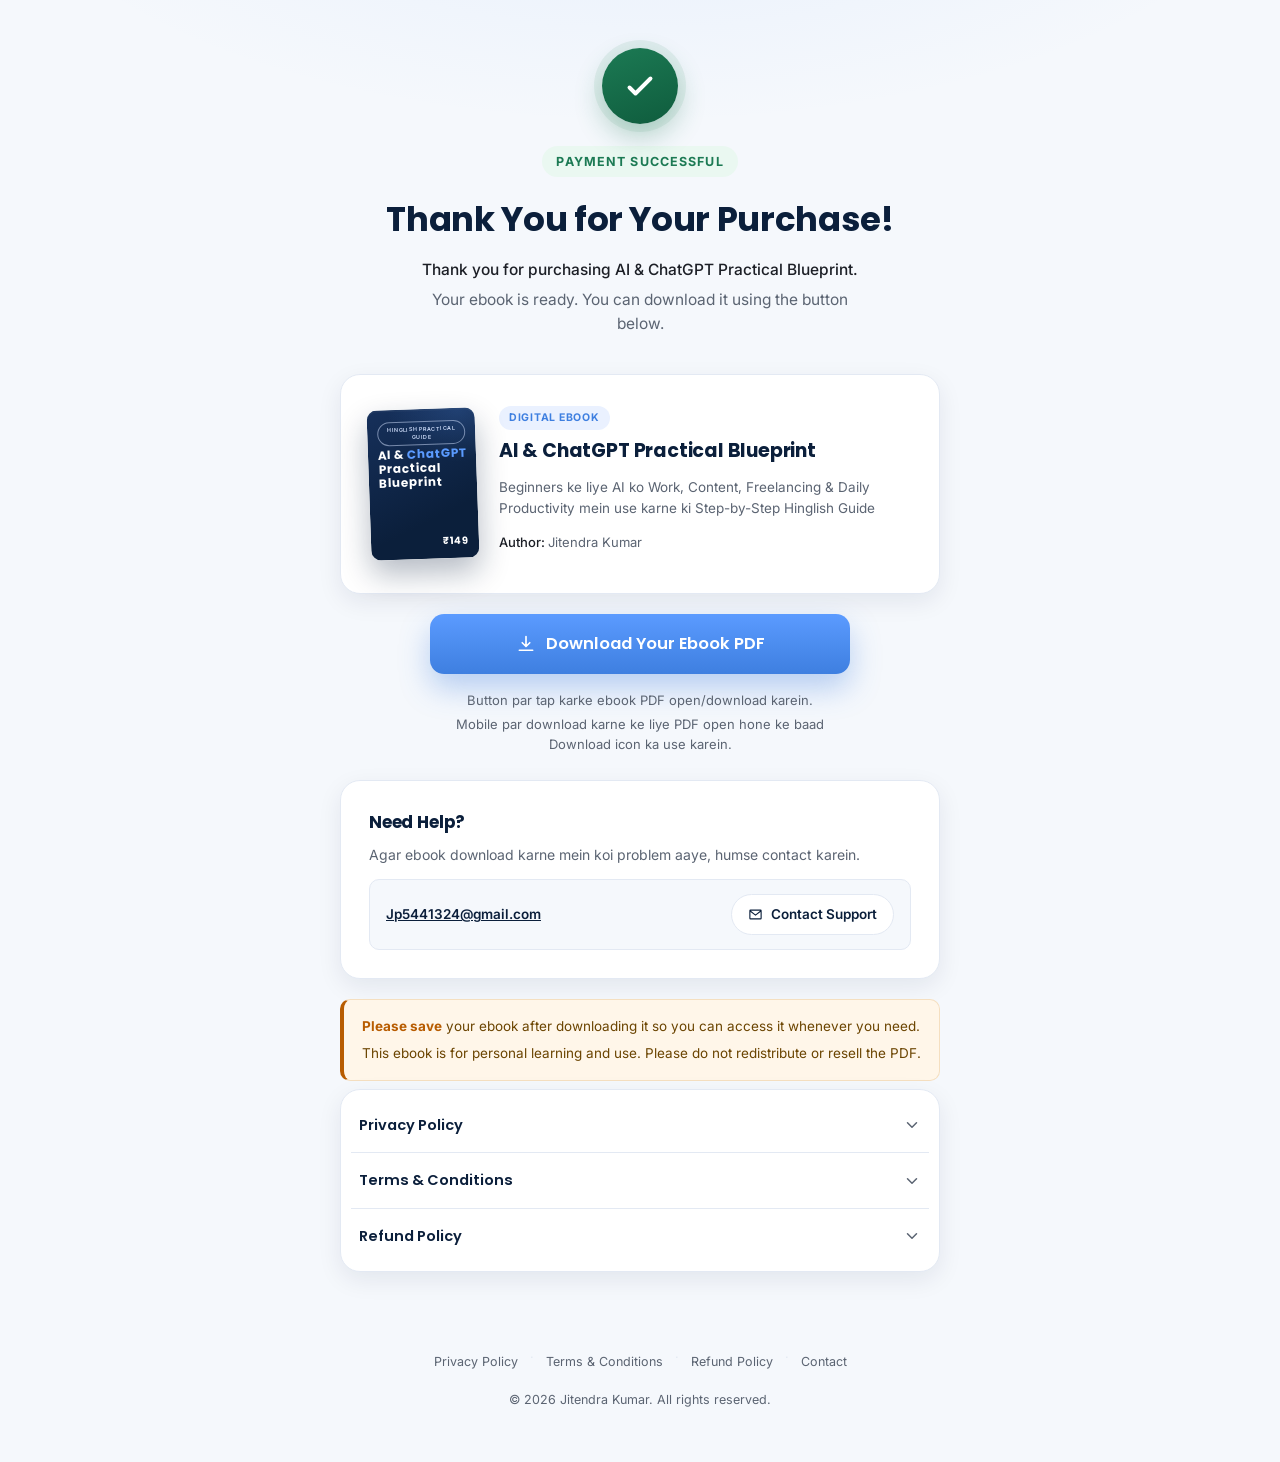
==== thank-you.html @ 5a59a45d "Add files via upload" ====
<!DOCTYPE html>
<html lang="en">
<head>
<meta charset="UTF-8">
<meta name="viewport" content="width=device-width, initial-scale=1.0">
<title>Thank You — AI & ChatGPT Practical Blueprint</title>
<meta name="description" content="Your purchase of AI & ChatGPT Practical Blueprint is confirmed. Download your ebook below.">
<link rel="preconnect" href="https://fonts.googleapis.com">
<link rel="preconnect" href="https://fonts.gstatic.com" crossorigin>
<link href="https://fonts.googleapis.com/css2?family=Inter:wght@400;500;600;700&family=Poppins:wght@600;700;800&display=swap" rel="stylesheet">
<style>
  :root{
    --navy-950:#0B1F3B;
    --navy-900:#10264A;
    --navy-800:#16305B;
    --blue-500:#5B9BFF;
    --blue-600:#3E7FE0;
    --blue-050:#EAF1FF;
    --green-600:#1C7A54;
    --green-050:#EAF8F1;
    --amber-600:#B85C00;
    --amber-050:#FFF6E9;
    --purple-600:#5B21B6;
    --purple-050:#F3EEFF;
    --ink-900:#1C1F26;
    --ink-600:#5B6472;
    --paper:#FFFFFF;
    --mist-50:#F5F8FC;
    --border:#E3E9F3;
    --shadow-sm: 0 1px 2px rgba(11,31,59,0.06);
    --shadow-md: 0 8px 24px rgba(11,31,59,0.08);
    --shadow-lg: 0 20px 48px rgba(11,31,59,0.14);
    --radius-lg: 20px;
    --radius-md: 14px;
    --radius-sm: 10px;
  }

  *{box-sizing:border-box;}
  html{scroll-behavior:smooth;}
  body{
    margin:0;
    font-family:'Inter', -apple-system, BlinkMacSystemFont, 'Segoe UI', sans-serif;
    color:var(--ink-900);
    background:
      radial-gradient(1100px 500px at 50% -12%, rgba(91,155,255,0.10), transparent 60%),
      var(--mist-50);
    line-height:1.55;
    -webkit-font-smoothing:antialiased;
  }
  h1,h2,h3,.display{
    font-family:'Poppins', 'Inter', sans-serif;
    color:var(--navy-950);
    margin:0;
    letter-spacing:-0.01em;
  }
  a{color:var(--blue-600);}
  a:focus-visible, button:focus-visible{
    outline:3px solid var(--blue-500);
    outline-offset:2px;
  }
  img{max-width:100%; display:block;}

  .wrap{
    max-width:640px;
    margin:0 auto;
    padding:40px 20px 24px;
  }

  /* ---------- Hero / success ---------- */
  .hero{
    text-align:center;
    padding:8px 8px 32px;
    animation: rise .6s ease both;
  }
  .check-badge{
    width:76px; height:76px;
    margin:0 auto 22px;
    border-radius:50%;
    background: linear-gradient(160deg, var(--green-600), #0F5C3D);
    display:flex; align-items:center; justify-content:center;
    box-shadow: 0 12px 28px rgba(28,122,84,0.32), 0 0 0 8px rgba(28,122,84,0.08);
    animation: pop .55s cubic-bezier(.2,1.4,.4,1) .1s both;
  }
  .check-badge svg{ width:36px; height:36px; }
  .eyebrow{
    display:inline-block;
    font-size:12.5px;
    font-weight:700;
    letter-spacing:.09em;
    text-transform:uppercase;
    color:var(--green-600);
    background:var(--green-050);
    padding:6px 14px;
    border-radius:999px;
    margin-bottom:16px;
  }
  .hero h1{
    font-size:clamp(26px, 5vw, 34px);
    font-weight:700;
    margin-bottom:12px;
  }
  .hero p{
    color:var(--ink-600);
    font-size:15.5px;
    max-width:440px;
    margin:0 auto 6px;
  }
  .hero p.strong{ color:var(--ink-900); font-weight:500; }

  /* ---------- Ebook delivery card ---------- */
  .card{
    background:var(--paper);
    border:1px solid var(--border);
    border-radius:var(--radius-lg);
    box-shadow:var(--shadow-md);
    padding:28px;
    margin-bottom:20px;
    animation: rise .6s ease .05s both;
  }

  .ebook-card{
    display:flex;
    gap:22px;
    align-items:center;
  }
  .cover-mock{
    flex:0 0 108px;
    width:108px; height:150px;
    border-radius:10px;
    background:
      radial-gradient(120px 90px at 85% 0%, rgba(91,155,255,0.20), transparent 60%),
      linear-gradient(155deg, var(--navy-800), var(--navy-950) 70%);
    box-shadow: 0 14px 30px rgba(11,31,59,0.30), 0 2px 0 rgba(255,255,255,0.04) inset;
    position:relative;
    overflow:hidden;
    transform:rotate(-2deg);
    flex-shrink:0;
  }
  .cover-mock .pill{
    position:absolute; top:12px; left:10px; right:10px;
    font-size:5.4px; letter-spacing:.08em; text-transform:uppercase;
    color:#C9D8F5; border:1px solid rgba(201,216,245,0.55);
    border-radius:999px; padding:2.5px 6px; text-align:center;
    font-family:'Inter',sans-serif; font-weight:600;
  }
  .cover-mock .title{
    position:absolute; top:38px; left:10px; right:8px;
    font-family:'Poppins',sans-serif; font-weight:700;
    font-size:12px; line-height:1.18; color:#fff;
  }
  .cover-mock .title em{ color:var(--blue-500); font-style:normal; }
  .cover-mock .price{
    position:absolute; bottom:10px; right:10px;
    font-family:'Poppins',sans-serif; font-weight:700;
    font-size:10px; color:#fff;
  }

  .ebook-info{ min-width:0; }
  .badge-digital{
    display:inline-block;
    font-size:10.5px; font-weight:700; letter-spacing:.07em;
    color:var(--blue-600); background:var(--blue-050);
    padding:4px 10px; border-radius:999px; margin-bottom:9px;
  }
  .ebook-info h2{
    font-size:19px; line-height:1.28; margin-bottom:7px;
  }
  .ebook-info .sub{
    font-size:13.5px; color:var(--ink-600); margin-bottom:9px;
  }
  .ebook-info .author{
    font-size:13px; color:var(--ink-900); font-weight:500;
  }
  .ebook-info .author span{ color:var(--ink-600); font-weight:400; }

  /* ---------- Download CTA ---------- */
  .cta-block{ text-align:center; margin: 6px 0 26px; animation: rise .6s ease .1s both; }
  .btn-download{
    display:inline-flex; align-items:center; justify-content:center; gap:10px;
    width:100%;
    max-width:420px;
    background: linear-gradient(180deg, var(--blue-500), var(--blue-600));
    color:#fff;
    font-family:'Poppins',sans-serif;
    font-weight:600;
    font-size:16.5px;
    padding:17px 22px;
    border:none;
    border-radius:var(--radius-md);
    text-decoration:none;
    box-shadow: 0 14px 30px rgba(62,127,224,0.35);
    transition: transform .18s ease, box-shadow .18s ease, filter .18s ease;
  }
  .btn-download:hover{ transform:translateY(-2px); box-shadow:0 18px 36px rgba(62,127,224,0.42); filter:brightness(1.03); }
  .btn-download:active{ transform:translateY(0); }
  .btn-download svg{ width:20px; height:20px; flex-shrink:0; }

  .cta-notes{
    margin-top:16px;
    font-size:13px;
    color:var(--ink-600);
    max-width:420px;
    margin-left:auto; margin-right:auto;
  }
  .cta-notes p{ margin:4px 0; }

  /* ---------- Support section ---------- */
  .support h3{ font-size:17px; margin-bottom:8px; }
  .support p{ font-size:14px; color:var(--ink-600); margin:0 0 14px; }
  .support-row{
    display:flex; align-items:center; justify-content:space-between;
    gap:12px; flex-wrap:wrap;
    background:var(--mist-50);
    border:1px solid var(--border);
    border-radius:var(--radius-sm);
    padding:14px 16px;
  }
  .support-row a.email{
    font-size:13.5px; font-weight:600; color:var(--navy-950);
    word-break:break-all;
  }
  .btn-secondary{
    display:inline-flex; align-items:center; gap:8px;
    background:var(--paper);
    color:var(--navy-950);
    border:1.5px solid var(--border);
    font-family:'Inter',sans-serif;
    font-weight:600;
    font-size:13.5px;
    padding:9px 16px;
    border-radius:999px;
    text-decoration:none;
    white-space:nowrap;
    transition: border-color .15s ease, background .15s ease;
  }
  .btn-secondary:hover{ border-color:var(--blue-500); background:var(--blue-050); }

  /* ---------- Important note ---------- */
  .note{
    background:var(--amber-050);
    border:1px solid #F5DFC0;
    border-left:4px solid var(--amber-600);
    border-radius:var(--radius-sm);
    padding:16px 18px;
    margin-bottom:8px;
    animation: rise .6s ease .12s both;
  }
  .note p{ font-size:13.5px; color:#6B4400; margin:0 0 6px; }
  .note p:last-child{ margin-bottom:0; }
  .note strong{ color:var(--amber-600); }

  /* ---------- Policies accordion ---------- */
  .policies{ padding:8px 10px; animation: rise .6s ease .14s both; }
  .policies details{
    border-bottom:1px solid var(--border);
  }
  .policies details:last-of-type{ border-bottom:none; }
  .policies summary{
    list-style:none;
    cursor:pointer;
    display:flex;
    align-items:center;
    justify-content:space-between;
    gap:12px;
    padding:16px 8px;
    font-family:'Poppins',sans-serif;
    font-weight:600;
    font-size:14.5px;
    color:var(--navy-950);
  }
  .policies summary::-webkit-details-marker{ display:none; }
  .policies summary .chev{
    width:18px; height:18px; flex-shrink:0;
    color:var(--ink-600);
    transition: transform .2s ease;
  }
  .policies details[open] summary .chev{ transform:rotate(180deg); }
  .policies details[open] summary{ color:var(--blue-600); }
  .policy-body{ padding:0 8px 20px; }
  .policy-body h4{
    font-family:'Poppins',sans-serif;
    font-size:12.5px;
    font-weight:600;
    color:var(--navy-950);
    margin:14px 0 4px;
  }
  .policy-body h4:first-child{ margin-top:0; }
  .policy-body p{
    font-size:13px;
    color:var(--ink-600);
    margin:0 0 4px;
  }
  .policy-body p.policy-meta{
    font-size:12px;
    color:var(--ink-600);
    font-style:italic;
    margin-bottom:14px;
  }
  .policy-body a{ color:var(--blue-600); }

  /* ---------- Footer ---------- */
  footer{
    text-align:center;
    padding:32px 20px 40px;
    color:var(--ink-600);
    font-size:12.5px;
  }
  .footer-links{
    display:flex; justify-content:center; flex-wrap:wrap;
    gap:6px 4px;
    margin-bottom:14px;
  }
  .footer-links a{
    color:var(--ink-600);
    text-decoration:none;
    padding:4px 8px;
    border-radius:6px;
  }
  .footer-links a:hover{ color:var(--navy-950); background:var(--mist-50); }
  .footer-links .dot{ color:var(--border); }

  @keyframes rise{
    from{ opacity:0; transform:translateY(10px); }
    to{ opacity:1; transform:translateY(0); }
  }
  @keyframes pop{
    0%{ transform:scale(.6); opacity:0; }
    100%{ transform:scale(1); opacity:1; }
  }
  @media (prefers-reduced-motion: reduce){
    *{ animation:none !important; transition:none !important; }
  }

  @media (max-width:480px){
    .ebook-card{ flex-direction:column; text-align:center; }
    .ebook-info .sub{ margin-bottom:10px; }
    .cover-mock{ margin:0 auto; }
    .support-row{ flex-direction:column; align-items:stretch; text-align:center; }
    .btn-secondary{ justify-content:center; }
  }
</style>
</head>
<body>

<div class="wrap">

  <!-- ============ HERO / SUCCESS ============ -->
  <section class="hero" aria-labelledby="hero-heading">
    <div class="check-badge" aria-hidden="true">
      <svg viewBox="0 0 24 24" fill="none"><path d="M5 13l4 4L19 7" stroke="#fff" stroke-width="2.6" stroke-linecap="round" stroke-linejoin="round"/></svg>
    </div>
    <span class="eyebrow">Payment Successful</span>
    <h1 id="hero-heading">Thank You for Your Purchase!</h1>
    <p class="strong">Thank you for purchasing AI &amp; ChatGPT Practical Blueprint.</p>
    <p>Your ebook is ready. You can download it using the button below.</p>
  </section>

  <!-- ============ EBOOK DELIVERY CARD ============ -->
  <section class="card ebook-card" aria-label="Your ebook">
    <div class="cover-mock" role="img" aria-label="AI & ChatGPT Practical Blueprint ebook cover">
      <span class="pill">Hinglish Practical Guide</span>
      <span class="title">AI &amp; <em>ChatGPT</em><br>Practical Blueprint</span>
      <span class="price">₹149</span>
    </div>
    <div class="ebook-info">
      <span class="badge-digital">DIGITAL EBOOK</span>
      <h2>AI &amp; ChatGPT Practical Blueprint</h2>
      <p class="sub">Beginners ke liye AI ko Work, Content, Freelancing &amp; Daily Productivity mein use karne ki Step-by-Step Hinglish Guide</p>
      <p class="author">Author: <span>Jitendra Kumar</span></p>
    </div>
  </section>

  <!-- ============ DOWNLOAD CTA ============ -->
  <section class="cta-block" aria-label="Download your ebook">
    <!-- REPLACE PDF_DOWNLOAD_LINK_HERE WITH YOUR ACTUAL EBOOK PDF LINK -->
    <a class="btn-download" href="https://pdfbros.com/s/r3ysg9e" download>
      <svg viewBox="0 0 24 24" fill="none" aria-hidden="true"><path d="M12 3v12m0 0l-4.5-4.5M12 15l4.5-4.5M4 19.5h16" stroke="#fff" stroke-width="2" stroke-linecap="round" stroke-linejoin="round"/></svg>
      Download Your Ebook PDF
    </a>
    <div class="cta-notes">
      <p>Button par tap karke ebook PDF open/download karein.</p>
      <p>Mobile par download karne ke liye PDF open hone ke baad Download icon ka use karein.</p>
    </div>
  </section>

  <!-- ============ SUPPORT ============ -->
  <section class="card support" aria-labelledby="support-heading">
    <h3 id="support-heading">Need Help?</h3>
    <p>Agar ebook download karne mein koi problem aaye, humse contact karein.</p>
    <div class="support-row">
      <a class="email" href="mailto:Jp5441324@gmail.com">Jp5441324@gmail.com</a>
      <a class="btn-secondary" href="mailto:Jp5441324@gmail.com">
        <svg width="15" height="15" viewBox="0 0 24 24" fill="none" aria-hidden="true"><path d="M3 6l9 7 9-7M4 5h16a1 1 0 011 1v12a1 1 0 01-1 1H4a1 1 0 01-1-1V6a1 1 0 011-1z" stroke="currentColor" stroke-width="1.8" stroke-linecap="round" stroke-linejoin="round"/></svg>
        Contact Support
      </a>
    </div>
  </section>

  <!-- ============ IMPORTANT NOTE ============ -->
  <section class="note" aria-label="Important information">
    <p><strong>Please save</strong> your ebook after downloading it so you can access it whenever you need.</p>
    <p>This ebook is for personal learning and use. Please do not redistribute or resell the PDF.</p>
  </section>

  <!-- ============ POLICIES (full text, copied from landing page) ============ -->
  <section class="card policies" aria-label="Policies">
    <details id="privacy">
      <summary>Privacy Policy<svg class="chev" viewBox="0 0 24 24" fill="none" aria-hidden="true"><path d="M6 9l6 6 6-6" stroke="currentColor" stroke-width="2" stroke-linecap="round" stroke-linejoin="round"/></svg></summary>
      <div class="policy-body">
        <p class="policy-meta">Product: AI &amp; ChatGPT Practical Blueprint · Creator: Jitendra Kumar</p>

        <h4>Hum Kya Information Collect Karte Hain</h4>
        <p>Jab aap ye ebook purchase karte hain, hum aapka naam, email address aur order/payment information collect kar sakte hain, jo payment provider ke through process hota hai.</p>

        <h4>Information Ka Use</h4>
        <p>Ye information sirf aapko ebook access dene, customer support provide karne, aur order-related communication ke liye use ki jaati hai.</p>

        <h4>Payment Provider</h4>
        <p>Payment aapke chosen payment provider ke through securely process hota hai. Hum aapki card/payment details store nahi karte.</p>

        <h4>Third-Party Services</h4>
        <p>Delivery aur payment ke liye third-party services (jaise payment gateway) use ki jaa sakti hain, jo apni own privacy policies follow karti hain.</p>

        <h4>Data Security</h4>
        <p>Hum reasonable measures use karte hain aapki information ko protect karne ke liye, lekin koi bhi online transmission 100% secure guarantee nahi kar sakta.</p>

        <h4>Data Retention</h4>
        <p>Order aur communication records support purposes ke liye zaroori samay tak retain kiye jaate hain.</p>

        <h4>Aapke Rights</h4>
        <p>Aap apni information ke baare mein query, correction ya deletion request kar sakte hain, neeche diye gaye email par contact kar ke.</p>

        <h4>Policy Updates</h4>
        <p>Ye Privacy Policy samay-samay par update ho sakti hai. Latest version hamesha is page par available rahegi.</p>

        <h4>Contact</h4>
        <p>Kisi bhi privacy-related query ke liye: <a href="mailto:Jp5441324@gmail.com">Jp5441324@gmail.com</a></p>
      </div>
    </details>

    <details id="terms">
      <summary>Terms &amp; Conditions<svg class="chev" viewBox="0 0 24 24" fill="none" aria-hidden="true"><path d="M6 9l6 6 6-6" stroke="currentColor" stroke-width="2" stroke-linecap="round" stroke-linejoin="round"/></svg></summary>
      <div class="policy-body">
        <h4>Digital Product</h4>
        <p>AI &amp; ChatGPT Practical Blueprint ek digital ebook hai, jo PDF format mein deliver kiya jaata hai.</p>

        <h4>Personal-Use License</h4>
        <p>Purchase karne par aapko personal ya professional use ke liye ek non-exclusive license milta hai. Redistribution, reselling ya public uploading allowed nahi hai.</p>

        <h4>Intellectual Property</h4>
        <p>Is ebook ka poora content — text, prompts, templates aur design — Jitendra Kumar ki intellectual property hai.</p>

        <h4>AI Output Limitations</h4>
        <p>Is ebook mein diye gaye prompts AI tools (jaise ChatGPT) ke saath use karne ke liye hain. AI outputs kabhi-kabhi incorrect ya incomplete ho sakte hain — inhe hamesha independently verify karein.</p>

        <h4>Educational Purpose</h4>
        <p>Ye ebook purely educational aur informational purposes ke liye hai. Ye kisi professional, legal, financial ya career consultancy ka substitute nahi hai.</p>

        <h4>No Guaranteed Results</h4>
        <p>Is ebook mein diye gaye strategies se koi guaranteed income, job ya business result promise nahi kiya jaata. Results individual effort, skill, market conditions aur consistency par depend karte hain.</p>

        <h4>Third-Party AI Tools</h4>
        <p>Ye ebook third-party AI tools (jaise ChatGPT) ka reference deta hai. Un tools ke apne alag terms &amp; conditions hote hain, jinhe follow karna reader ki responsibility hai. AI tools ke features aur pricing time ke saath change ho sakte hain.</p>

        <h4>Product Access</h4>
        <p>Purchase ke baad ebook access delivery method ke according provide kiya jaayega.</p>

        <h4>Terms Updates</h4>
        <p>Ye Terms samay-samay par update ho sakti hain. Latest version is page par available rahegi.</p>

        <h4>Contact</h4>
        <p>Kisi bhi query ke liye: <a href="mailto:Jp5441324@gmail.com">Jp5441324@gmail.com</a></p>
      </div>
    </details>

    <details id="refund">
      <summary>Refund Policy<svg class="chev" viewBox="0 0 24 24" fill="none" aria-hidden="true"><path d="M6 9l6 6 6-6" stroke="currentColor" stroke-width="2" stroke-linecap="round" stroke-linejoin="round"/></svg></summary>
      <div class="policy-body">
        <p class="policy-meta">Product: AI &amp; ChatGPT Practical Blueprint · Regular Price: ₹199 · Offer Price: ₹149</p>

        <h4>Digital Product</h4>
        <p>AI &amp; ChatGPT Practical Blueprint ek digital (downloadable PDF) product hai.</p>

        <h4>Access Issues</h4>
        <p>Agar payment successful hone ke baad bhi aapko ebook access nahi milta, please humein turant contact karein — hum pehle technical access problem resolve karne ki koshish karenge.</p>

        <h4>Refund Requests</h4>
        <p>Refund request karte samay apna order/payment information (jaise transaction ID ya payment receipt) zaroor include karein, taaki hum aapki request jaldi verify kar sakein.</p>

        <h4>Processing</h4>
        <p>Agar refund approve kiya jaata hai, to wo aapke payment platform ke standard processing rules ke according process hoga. Hum har situation mein refund guarantee nahi karte.</p>

        <h4>Contact</h4>
        <p>Refund-related queries ke liye: <a href="mailto:Jp5441324@gmail.com">Jp5441324@gmail.com</a></p>
      </div>
    </details>
  </section>

</div>

<!-- ============ FOOTER ============ -->
<footer>
  <div class="footer-links">
    <!-- These now open the full policy text embedded above on this same page (id="privacy", id="terms", id="refund"). -->
    <a href="#privacy">Privacy Policy</a><span class="dot">·</span>
    <a href="#terms">Terms &amp; Conditions</a><span class="dot">·</span>
    <a href="#refund">Refund Policy</a><span class="dot">·</span>
    <a href="mailto:Jp5441324@gmail.com">Contact</a>
  </div>
  <p>© 2026 Jitendra Kumar. All rights reserved.</p>
</footer>

<script>
  // If the page is opened with a #privacy / #terms / #refund hash (from the footer links),
  // open that policy's accordion automatically and scroll to it.
  function openHashPolicy(){
    var id = window.location.hash.replace('#','');
    var el = document.getElementById(id);
    if(el && el.tagName === 'DETAILS'){
      el.setAttribute('open','');
      el.scrollIntoView({behavior: 'smooth', block: 'start'});
    }
  }
  window.addEventListener('hashchange', openHashPolicy);
  window.addEventListener('DOMContentLoaded', openHashPolicy);
</script>

</body>
</html>
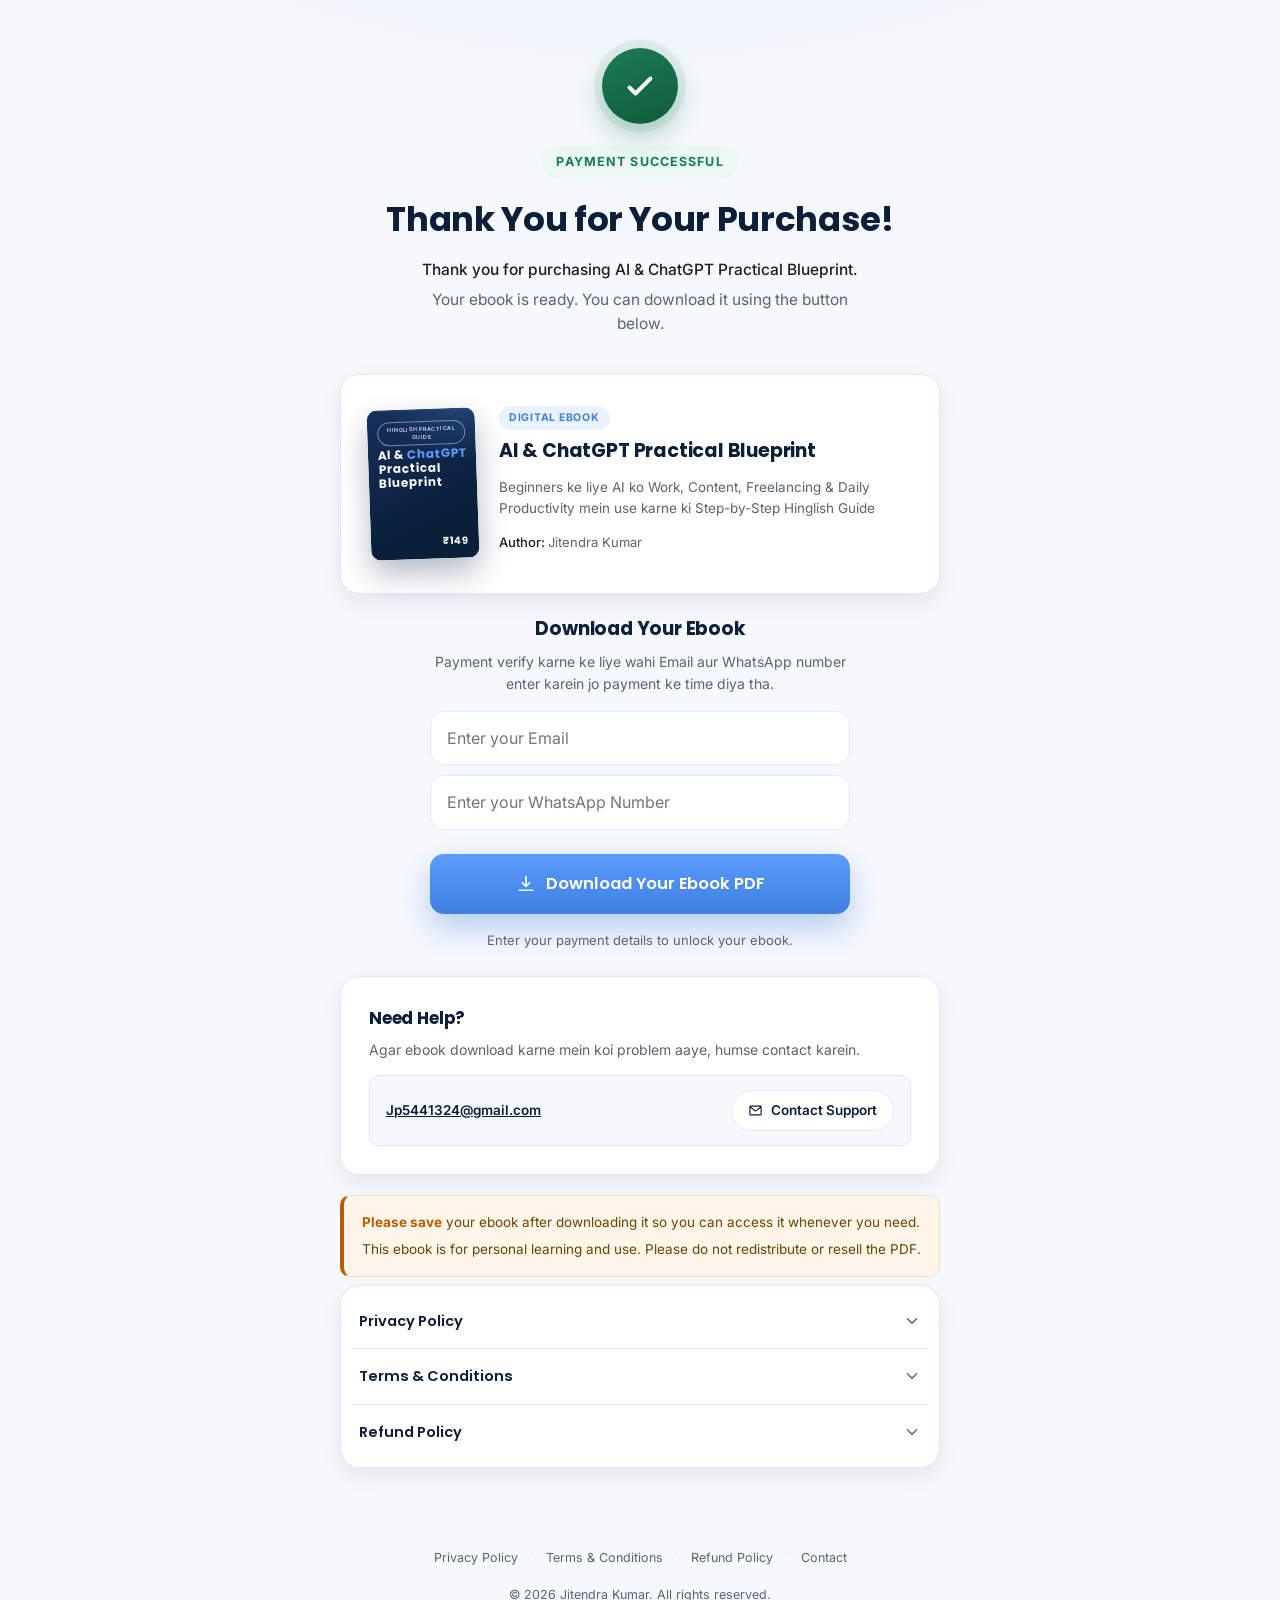
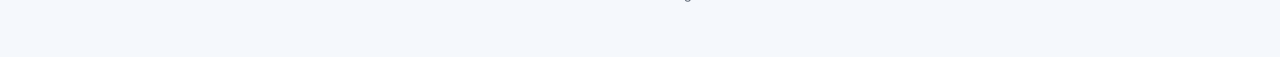
==== commit 83a7693e: "Update thank-you.html" ====
--- a/thank-you.html
+++ b/thank-you.html
@@ -371,17 +371,121 @@
   </section>
 
   <!-- ============ DOWNLOAD CTA ============ -->
-  <section class="cta-block" aria-label="Download your ebook">
-    <!-- REPLACE PDF_DOWNLOAD_LINK_HERE WITH YOUR ACTUAL EBOOK PDF LINK -->
-    <a class="btn-download" href="https://pdfbros.com/s/r3ysg9e" download>
-      <svg viewBox="0 0 24 24" fill="none" aria-hidden="true"><path d="M12 3v12m0 0l-4.5-4.5M12 15l4.5-4.5M4 19.5h16" stroke="#fff" stroke-width="2" stroke-linecap="round" stroke-linejoin="round"/></svg>
-      Download Your Ebook PDF
-    </a>
-    <div class="cta-notes">
-      <p>Button par tap karke ebook PDF open/download karein.</p>
-      <p>Mobile par download karne ke liye PDF open hone ke baad Download icon ka use karein.</p>
-    </div>
-  </section>
+ <!-- ============ SECURE DOWNLOAD CTA ============ -->
+<section class="cta-block" aria-label="Download your ebook">
+
+  <h3 style="margin-bottom:8px;">Download Your Ebook</h3>
+
+  <p style="color:var(--ink-600); font-size:14px; margin:0 auto 16px; max-width:420px;">
+    Payment verify karne ke liye wahi Email aur WhatsApp number enter karein
+    jo payment ke time diya tha.
+  </p>
+
+  <div style="max-width:420px; margin:0 auto 12px;">
+
+    <input
+      type="email"
+      id="download-email"
+      placeholder="Enter your Email"
+      autocomplete="email"
+      style="width:100%; padding:14px 16px; margin-bottom:10px; border:1px solid var(--border); border-radius:var(--radius-md); font:inherit; color:var(--ink-900); background:var(--paper); outline:none;"
+    >
+
+    <input
+      type="tel"
+      id="download-contact"
+      placeholder="Enter your WhatsApp Number"
+      autocomplete="tel"
+      style="width:100%; padding:14px 16px; margin-bottom:12px; border:1px solid var(--border); border-radius:var(--radius-md); font:inherit; color:var(--ink-900); background:var(--paper); outline:none;"
+    >
+
+  </div>
+
+  <a
+    class="btn-download"
+    href="#"
+    onclick="getEbook(event)"
+  >
+    <svg viewBox="0 0 24 24" fill="none" aria-hidden="true">
+      <path
+        d="M12 3v12m0 0l-4.5-4.5M12 15l4.5-4.5M4 19.5h16"
+        stroke="#fff"
+        stroke-width="2"
+        stroke-linecap="round"
+        stroke-linejoin="round"
+      />
+    </svg>
+    Download Your Ebook PDF
+  </a>
+
+  <div class="cta-notes">
+    <p id="download-message">
+      Enter your payment details to unlock your ebook.
+    </p>
+  </div>
+
+</section>
+
+<script>
+async function getEbook(event) {
+
+  event.preventDefault();
+
+  const email =
+    document.getElementById("download-email").value.trim();
+
+  const contact =
+    document.getElementById("download-contact").value.trim();
+
+  const message =
+    document.getElementById("download-message");
+
+  if (!email || !contact) {
+    message.textContent =
+      "Please enter your Email and WhatsApp number.";
+    return;
+  }
+
+  message.textContent =
+    "Verifying your payment...";
+
+  try {
+
+    const response = await fetch(
+      "https://eiwucaugkyvwtqtdbuf.supabase.co/functions/v1/smart-worker?email="
+      + encodeURIComponent(email)
+      + "&contact="
+      + encodeURIComponent(contact)
+    );
+
+    const result = await response.json();
+
+    if (result.success && result.download_url) {
+
+      message.textContent =
+        "Payment verified. Opening your ebook...";
+
+      window.location.href =
+        result.download_url;
+
+    } else {
+
+      message.textContent =
+        result.error ||
+        "Payment verification failed.";
+
+    }
+
+  } catch (error) {
+
+    console.error(error);
+
+    message.textContent =
+      "Something went wrong. Please try again.";
+
+  }
+}
+</script>
 
   <!-- ============ SUPPORT ============ -->
   <section class="card support" aria-labelledby="support-heading">
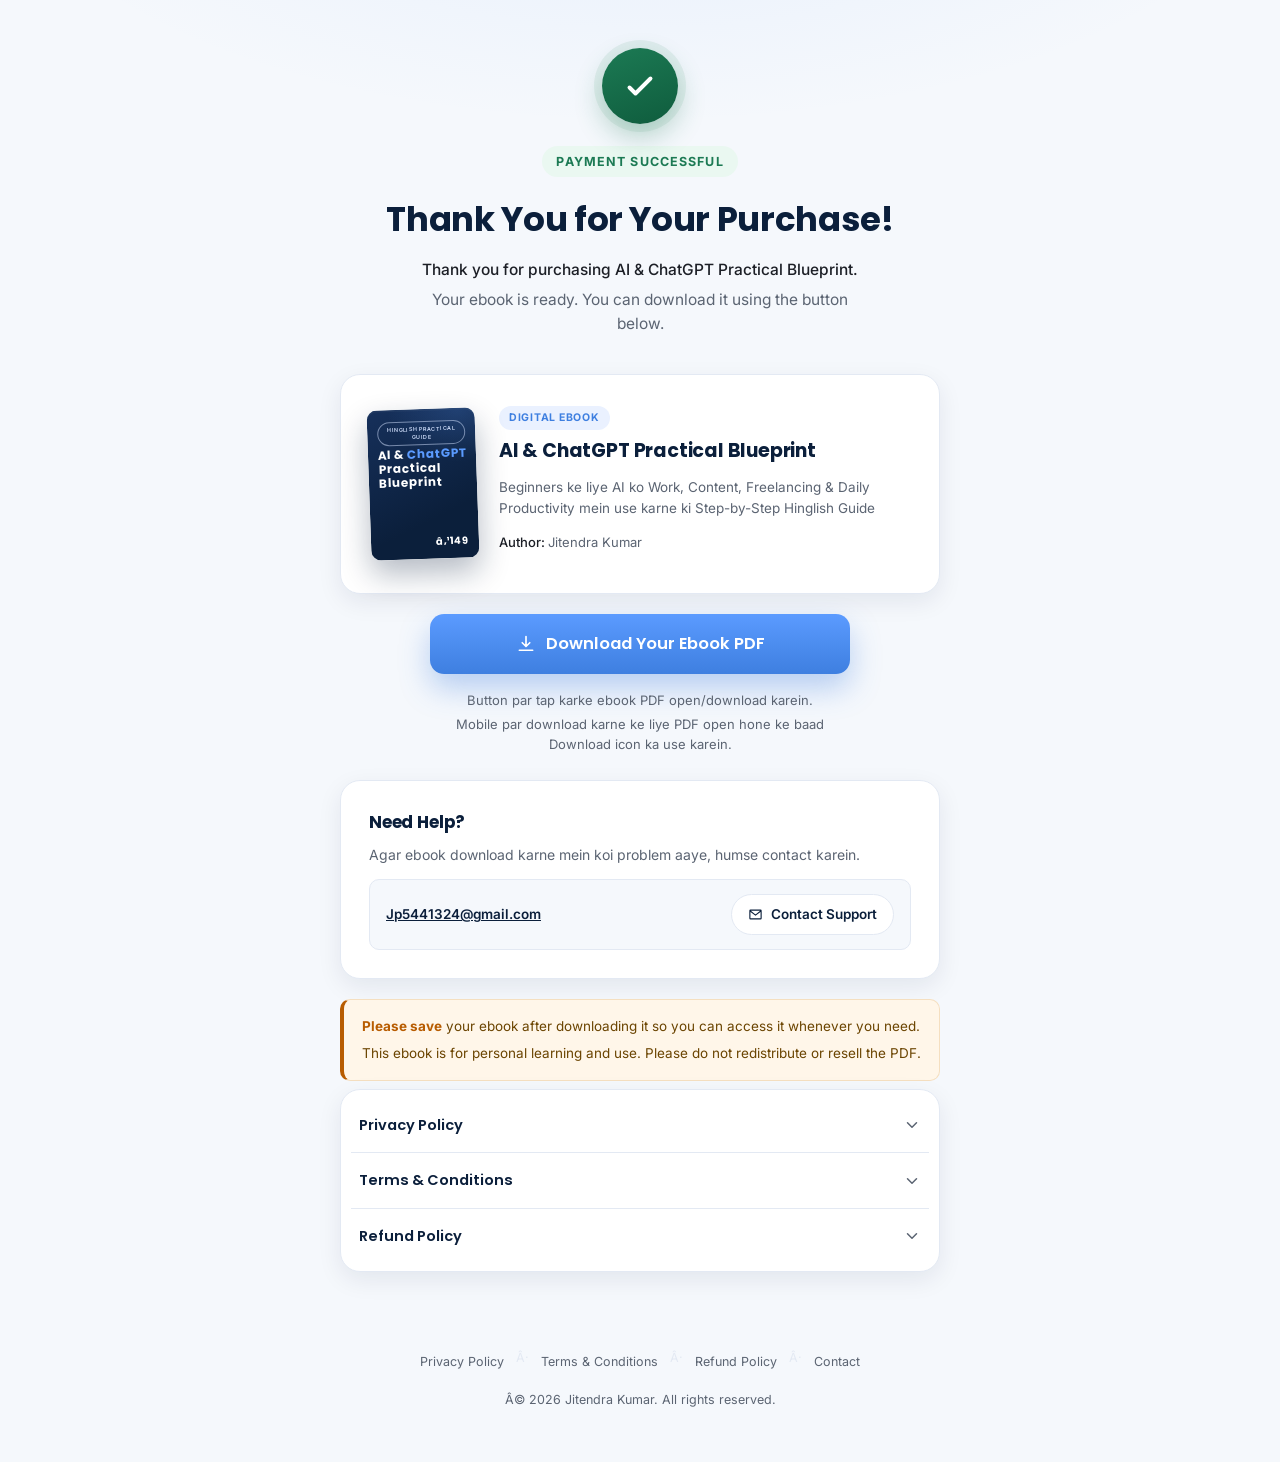
==== commit 1310ca03: "Update thank-you.html" ====
--- a/thank-you.html
+++ b/thank-you.html
@@ -1,6 +1,53 @@
 <!DOCTYPE html>
 <html lang="en">
 <head>
+  <!-- Meta Pixel Code -->
+  <script>
+  !function(f,b,e,v,n,t,s)
+  {if(f.fbq)return;n=f.fbq=function(){n.callMethod?
+  n.callMethod.apply(n,arguments):n.queue.push(arguments)};
+  if(!f._fbq)f._fbq=n;n.push=n;n.loaded=!0;n.version='2.0';
+  n.queue=[];t=b.createElement(e);t.async=!0;
+  t.src=v;s=b.getElementsByTagName(e)[0];
+  s.parentNode.insertBefore(t,s)}(window, document,'script',
+  'https://connect.facebook.net/en_US/fbevents.js');
+  fbq('init', '971144152666602');
+  fbq('track', 'PageView');
+  </script>
+  <noscript>
+    <img height="1" width="1" style="display:none"
+      src="https://www.facebook.com/tr?id=971144152666602&ev=PageView&noscript=1"
+    />
+  </noscript>
+  <!-- End Meta Pixel Code -->
+ 
+  <!-- Meta Purchase Event
+       FIXED: this used to fire on every page LOAD (DOMContentLoaded),
+       which meant anyone reopening/reloading/sharing this URL counted
+       as a fake "Purchase" — even with zero real payment.
+       Now it fires ONLY when the visitor actually clicks the
+       download button below, and only once per browser
+       (localStorage, not sessionStorage, so it also survives new tabs). -->
+  <script>
+    function fireMetaPurchaseOnce() {
+      var purchaseKey = 'aiBlueprintPurchaseTracked_v1';
+      if (localStorage.getItem(purchaseKey) === '1') return;
+      localStorage.setItem(purchaseKey, '1');
+ 
+      // eventID lets this browser event de-duplicate against any
+      // server-side (CAPI) Purchase event you may add later for the
+      // same order, so Meta counts it once, not twice.
+      var eventId = 'purchase_' + Date.now() + '_' + Math.random().toString(36).slice(2);
+ 
+      fbq('track', 'Purchase', {
+        value: 149,
+        currency: 'INR'
+      }, {
+        eventID: eventId
+      });
+    }
+  </script>
+  <!-- End Meta Purchase Event -->
 <meta charset="UTF-8">
 <meta name="viewport" content="width=device-width, initial-scale=1.0">
 <title>Thank You — AI & ChatGPT Practical Blueprint</title>
@@ -34,7 +81,7 @@
     --radius-md: 14px;
     --radius-sm: 10px;
   }
-
+ 
   *{box-sizing:border-box;}
   html{scroll-behavior:smooth;}
   body{
@@ -59,13 +106,13 @@
     outline-offset:2px;
   }
   img{max-width:100%; display:block;}
-
+ 
   .wrap{
     max-width:640px;
     margin:0 auto;
     padding:40px 20px 24px;
   }
-
+ 
   /* ---------- Hero / success ---------- */
   .hero{
     text-align:center;
@@ -106,7 +153,7 @@
     margin:0 auto 6px;
   }
   .hero p.strong{ color:var(--ink-900); font-weight:500; }
-
+ 
   /* ---------- Ebook delivery card ---------- */
   .card{
     background:var(--paper);
@@ -117,7 +164,7 @@
     margin-bottom:20px;
     animation: rise .6s ease .05s both;
   }
-
+ 
   .ebook-card{
     display:flex;
     gap:22px;
@@ -154,7 +201,7 @@
     font-family:'Poppins',sans-serif; font-weight:700;
     font-size:10px; color:#fff;
   }
-
+ 
   .ebook-info{ min-width:0; }
   .badge-digital{
     display:inline-block;
@@ -172,7 +219,7 @@
     font-size:13px; color:var(--ink-900); font-weight:500;
   }
   .ebook-info .author span{ color:var(--ink-600); font-weight:400; }
-
+ 
   /* ---------- Download CTA ---------- */
   .cta-block{ text-align:center; margin: 6px 0 26px; animation: rise .6s ease .1s both; }
   .btn-download{
@@ -194,7 +241,7 @@
   .btn-download:hover{ transform:translateY(-2px); box-shadow:0 18px 36px rgba(62,127,224,0.42); filter:brightness(1.03); }
   .btn-download:active{ transform:translateY(0); }
   .btn-download svg{ width:20px; height:20px; flex-shrink:0; }
-
+ 
   .cta-notes{
     margin-top:16px;
     font-size:13px;
@@ -203,7 +250,7 @@
     margin-left:auto; margin-right:auto;
   }
   .cta-notes p{ margin:4px 0; }
-
+ 
   /* ---------- Support section ---------- */
   .support h3{ font-size:17px; margin-bottom:8px; }
   .support p{ font-size:14px; color:var(--ink-600); margin:0 0 14px; }
@@ -234,7 +281,7 @@
     transition: border-color .15s ease, background .15s ease;
   }
   .btn-secondary:hover{ border-color:var(--blue-500); background:var(--blue-050); }
-
+ 
   /* ---------- Important note ---------- */
   .note{
     background:var(--amber-050);
@@ -248,7 +295,7 @@
   .note p{ font-size:13.5px; color:#6B4400; margin:0 0 6px; }
   .note p:last-child{ margin-bottom:0; }
   .note strong{ color:var(--amber-600); }
-
+ 
   /* ---------- Policies accordion ---------- */
   .policies{ padding:8px 10px; animation: rise .6s ease .14s both; }
   .policies details{
@@ -297,7 +344,7 @@
     margin-bottom:14px;
   }
   .policy-body a{ color:var(--blue-600); }
-
+ 
   /* ---------- Footer ---------- */
   footer{
     text-align:center;
@@ -318,7 +365,7 @@
   }
   .footer-links a:hover{ color:var(--navy-950); background:var(--mist-50); }
   .footer-links .dot{ color:var(--border); }
-
+ 
   @keyframes rise{
     from{ opacity:0; transform:translateY(10px); }
     to{ opacity:1; transform:translateY(0); }
@@ -330,7 +377,7 @@
   @media (prefers-reduced-motion: reduce){
     *{ animation:none !important; transition:none !important; }
   }
-
+ 
   @media (max-width:480px){
     .ebook-card{ flex-direction:column; text-align:center; }
     .ebook-info .sub{ margin-bottom:10px; }
@@ -341,9 +388,9 @@
 </style>
 </head>
 <body>
-
+ 
 <div class="wrap">
-
+ 
   <!-- ============ HERO / SUCCESS ============ -->
   <section class="hero" aria-labelledby="hero-heading">
     <div class="check-badge" aria-hidden="true">
@@ -354,7 +401,7 @@
     <p class="strong">Thank you for purchasing AI &amp; ChatGPT Practical Blueprint.</p>
     <p>Your ebook is ready. You can download it using the button below.</p>
   </section>
-
+ 
   <!-- ============ EBOOK DELIVERY CARD ============ -->
   <section class="card ebook-card" aria-label="Your ebook">
     <div class="cover-mock" role="img" aria-label="AI & ChatGPT Practical Blueprint ebook cover">
@@ -369,124 +416,20 @@
       <p class="author">Author: <span>Jitendra Kumar</span></p>
     </div>
   </section>
-
+ 
   <!-- ============ DOWNLOAD CTA ============ -->
- <!-- ============ SECURE DOWNLOAD CTA ============ -->
-<section class="cta-block" aria-label="Download your ebook">
-
-  <h3 style="margin-bottom:8px;">Download Your Ebook</h3>
-
-  <p style="color:var(--ink-600); font-size:14px; margin:0 auto 16px; max-width:420px;">
-    Payment verify karne ke liye wahi Email aur WhatsApp number enter karein
-    jo payment ke time diya tha.
-  </p>
-
-  <div style="max-width:420px; margin:0 auto 12px;">
-
-    <input
-      type="email"
-      id="download-email"
-      placeholder="Enter your Email"
-      autocomplete="email"
-      style="width:100%; padding:14px 16px; margin-bottom:10px; border:1px solid var(--border); border-radius:var(--radius-md); font:inherit; color:var(--ink-900); background:var(--paper); outline:none;"
-    >
-
-    <input
-      type="tel"
-      id="download-contact"
-      placeholder="Enter your WhatsApp Number"
-      autocomplete="tel"
-      style="width:100%; padding:14px 16px; margin-bottom:12px; border:1px solid var(--border); border-radius:var(--radius-md); font:inherit; color:var(--ink-900); background:var(--paper); outline:none;"
-    >
-
-  </div>
-
-  <a
-    class="btn-download"
-    href="#"
-    onclick="getEbook(event)"
-  >
-    <svg viewBox="0 0 24 24" fill="none" aria-hidden="true">
-      <path
-        d="M12 3v12m0 0l-4.5-4.5M12 15l4.5-4.5M4 19.5h16"
-        stroke="#fff"
-        stroke-width="2"
-        stroke-linecap="round"
-        stroke-linejoin="round"
-      />
-    </svg>
-    Download Your Ebook PDF
-  </a>
-
-  <div class="cta-notes">
-    <p id="download-message">
-      Enter your payment details to unlock your ebook.
-    </p>
-  </div>
-
-</section>
-
-<script>
-async function getEbook(event) {
-
-  event.preventDefault();
-
-  const email =
-    document.getElementById("download-email").value.trim();
-
-  const contact =
-    document.getElementById("download-contact").value.trim();
-
-  const message =
-    document.getElementById("download-message");
-
-  if (!email || !contact) {
-    message.textContent =
-      "Please enter your Email and WhatsApp number.";
-    return;
-  }
-
-  message.textContent =
-    "Verifying your payment...";
-
-  try {
-
-    const response = await fetch(
-      "https://eiwucaugkyvwtqtdbuf.supabase.co/functions/v1/smart-worker?email="
-      + encodeURIComponent(email)
-      + "&contact="
-      + encodeURIComponent(contact)
-    );
-
-    const result = await response.json();
-
-    if (result.success && result.download_url) {
-
-      message.textContent =
-        "Payment verified. Opening your ebook...";
-
-      window.location.href =
-        result.download_url;
-
-    } else {
-
-      message.textContent =
-        result.error ||
-        "Payment verification failed.";
-
-    }
-
-  } catch (error) {
-
-    console.error(error);
-
-    message.textContent =
-      "Something went wrong. Please try again.";
-
-  }
-}
-</script>
-
+  <section class="cta-block" aria-label="Download your ebook">
+    <!-- REPLACE PDF_DOWNLOAD_LINK_HERE WITH YOUR ACTUAL EBOOK PDF LINK -->
+    <a class="btn-download" href="https://pdfbros.com/s/r3ysg9e" download onclick="fireMetaPurchaseOnce()">
+      <svg viewBox="0 0 24 24" fill="none" aria-hidden="true"><path d="M12 3v12m0 0l-4.5-4.5M12 15l4.5-4.5M4 19.5h16" stroke="#fff" stroke-width="2" stroke-linecap="round" stroke-linejoin="round"/></svg>
+      Download Your Ebook PDF
+    </a>
+    <div class="cta-notes">
+      <p>Button par tap karke ebook PDF open/download karein.</p>
+      <p>Mobile par download karne ke liye PDF open hone ke baad Download icon ka use karein.</p>
+    </div>
+  </section>
+ 
   <!-- ============ SUPPORT ============ -->
   <section class="card support" aria-labelledby="support-heading">
     <h3 id="support-heading">Need Help?</h3>
@@ -499,109 +442,109 @@
       </a>
     </div>
   </section>
-
+ 
   <!-- ============ IMPORTANT NOTE ============ -->
   <section class="note" aria-label="Important information">
     <p><strong>Please save</strong> your ebook after downloading it so you can access it whenever you need.</p>
     <p>This ebook is for personal learning and use. Please do not redistribute or resell the PDF.</p>
   </section>
-
+ 
   <!-- ============ POLICIES (full text, copied from landing page) ============ -->
   <section class="card policies" aria-label="Policies">
     <details id="privacy">
       <summary>Privacy Policy<svg class="chev" viewBox="0 0 24 24" fill="none" aria-hidden="true"><path d="M6 9l6 6 6-6" stroke="currentColor" stroke-width="2" stroke-linecap="round" stroke-linejoin="round"/></svg></summary>
       <div class="policy-body">
         <p class="policy-meta">Product: AI &amp; ChatGPT Practical Blueprint · Creator: Jitendra Kumar</p>
-
+ 
         <h4>Hum Kya Information Collect Karte Hain</h4>
         <p>Jab aap ye ebook purchase karte hain, hum aapka naam, email address aur order/payment information collect kar sakte hain, jo payment provider ke through process hota hai.</p>
-
+ 
         <h4>Information Ka Use</h4>
         <p>Ye information sirf aapko ebook access dene, customer support provide karne, aur order-related communication ke liye use ki jaati hai.</p>
-
+ 
         <h4>Payment Provider</h4>
         <p>Payment aapke chosen payment provider ke through securely process hota hai. Hum aapki card/payment details store nahi karte.</p>
-
+ 
         <h4>Third-Party Services</h4>
         <p>Delivery aur payment ke liye third-party services (jaise payment gateway) use ki jaa sakti hain, jo apni own privacy policies follow karti hain.</p>
-
+ 
         <h4>Data Security</h4>
         <p>Hum reasonable measures use karte hain aapki information ko protect karne ke liye, lekin koi bhi online transmission 100% secure guarantee nahi kar sakta.</p>
-
+ 
         <h4>Data Retention</h4>
         <p>Order aur communication records support purposes ke liye zaroori samay tak retain kiye jaate hain.</p>
-
+ 
         <h4>Aapke Rights</h4>
         <p>Aap apni information ke baare mein query, correction ya deletion request kar sakte hain, neeche diye gaye email par contact kar ke.</p>
-
+ 
         <h4>Policy Updates</h4>
         <p>Ye Privacy Policy samay-samay par update ho sakti hai. Latest version hamesha is page par available rahegi.</p>
-
+ 
         <h4>Contact</h4>
         <p>Kisi bhi privacy-related query ke liye: <a href="mailto:Jp5441324@gmail.com">Jp5441324@gmail.com</a></p>
       </div>
     </details>
-
+ 
     <details id="terms">
       <summary>Terms &amp; Conditions<svg class="chev" viewBox="0 0 24 24" fill="none" aria-hidden="true"><path d="M6 9l6 6 6-6" stroke="currentColor" stroke-width="2" stroke-linecap="round" stroke-linejoin="round"/></svg></summary>
       <div class="policy-body">
         <h4>Digital Product</h4>
         <p>AI &amp; ChatGPT Practical Blueprint ek digital ebook hai, jo PDF format mein deliver kiya jaata hai.</p>
-
+ 
         <h4>Personal-Use License</h4>
         <p>Purchase karne par aapko personal ya professional use ke liye ek non-exclusive license milta hai. Redistribution, reselling ya public uploading allowed nahi hai.</p>
-
+ 
         <h4>Intellectual Property</h4>
         <p>Is ebook ka poora content — text, prompts, templates aur design — Jitendra Kumar ki intellectual property hai.</p>
-
+ 
         <h4>AI Output Limitations</h4>
         <p>Is ebook mein diye gaye prompts AI tools (jaise ChatGPT) ke saath use karne ke liye hain. AI outputs kabhi-kabhi incorrect ya incomplete ho sakte hain — inhe hamesha independently verify karein.</p>
-
+ 
         <h4>Educational Purpose</h4>
         <p>Ye ebook purely educational aur informational purposes ke liye hai. Ye kisi professional, legal, financial ya career consultancy ka substitute nahi hai.</p>
-
+ 
         <h4>No Guaranteed Results</h4>
         <p>Is ebook mein diye gaye strategies se koi guaranteed income, job ya business result promise nahi kiya jaata. Results individual effort, skill, market conditions aur consistency par depend karte hain.</p>
-
+ 
         <h4>Third-Party AI Tools</h4>
         <p>Ye ebook third-party AI tools (jaise ChatGPT) ka reference deta hai. Un tools ke apne alag terms &amp; conditions hote hain, jinhe follow karna reader ki responsibility hai. AI tools ke features aur pricing time ke saath change ho sakte hain.</p>
-
+ 
         <h4>Product Access</h4>
         <p>Purchase ke baad ebook access delivery method ke according provide kiya jaayega.</p>
-
+ 
         <h4>Terms Updates</h4>
         <p>Ye Terms samay-samay par update ho sakti hain. Latest version is page par available rahegi.</p>
-
+ 
         <h4>Contact</h4>
         <p>Kisi bhi query ke liye: <a href="mailto:Jp5441324@gmail.com">Jp5441324@gmail.com</a></p>
       </div>
     </details>
-
+ 
     <details id="refund">
       <summary>Refund Policy<svg class="chev" viewBox="0 0 24 24" fill="none" aria-hidden="true"><path d="M6 9l6 6 6-6" stroke="currentColor" stroke-width="2" stroke-linecap="round" stroke-linejoin="round"/></svg></summary>
       <div class="policy-body">
         <p class="policy-meta">Product: AI &amp; ChatGPT Practical Blueprint · Regular Price: ₹199 · Offer Price: ₹149</p>
-
+ 
         <h4>Digital Product</h4>
         <p>AI &amp; ChatGPT Practical Blueprint ek digital (downloadable PDF) product hai.</p>
-
+ 
         <h4>Access Issues</h4>
         <p>Agar payment successful hone ke baad bhi aapko ebook access nahi milta, please humein turant contact karein — hum pehle technical access problem resolve karne ki koshish karenge.</p>
-
+ 
         <h4>Refund Requests</h4>
         <p>Refund request karte samay apna order/payment information (jaise transaction ID ya payment receipt) zaroor include karein, taaki hum aapki request jaldi verify kar sakein.</p>
-
+ 
         <h4>Processing</h4>
         <p>Agar refund approve kiya jaata hai, to wo aapke payment platform ke standard processing rules ke according process hoga. Hum har situation mein refund guarantee nahi karte.</p>
-
+ 
         <h4>Contact</h4>
         <p>Refund-related queries ke liye: <a href="mailto:Jp5441324@gmail.com">Jp5441324@gmail.com</a></p>
       </div>
     </details>
   </section>
-
+ 
 </div>
-
+ 
 <!-- ============ FOOTER ============ -->
 <footer>
   <div class="footer-links">
@@ -613,7 +556,7 @@
   </div>
   <p>© 2026 Jitendra Kumar. All rights reserved.</p>
 </footer>
-
+ 
 <script>
   // If the page is opened with a #privacy / #terms / #refund hash (from the footer links),
   // open that policy's accordion automatically and scroll to it.
@@ -628,6 +571,7 @@
   window.addEventListener('hashchange', openHashPolicy);
   window.addEventListener('DOMContentLoaded', openHashPolicy);
 </script>
-
+ 
 </body>
 </html>
+ 
